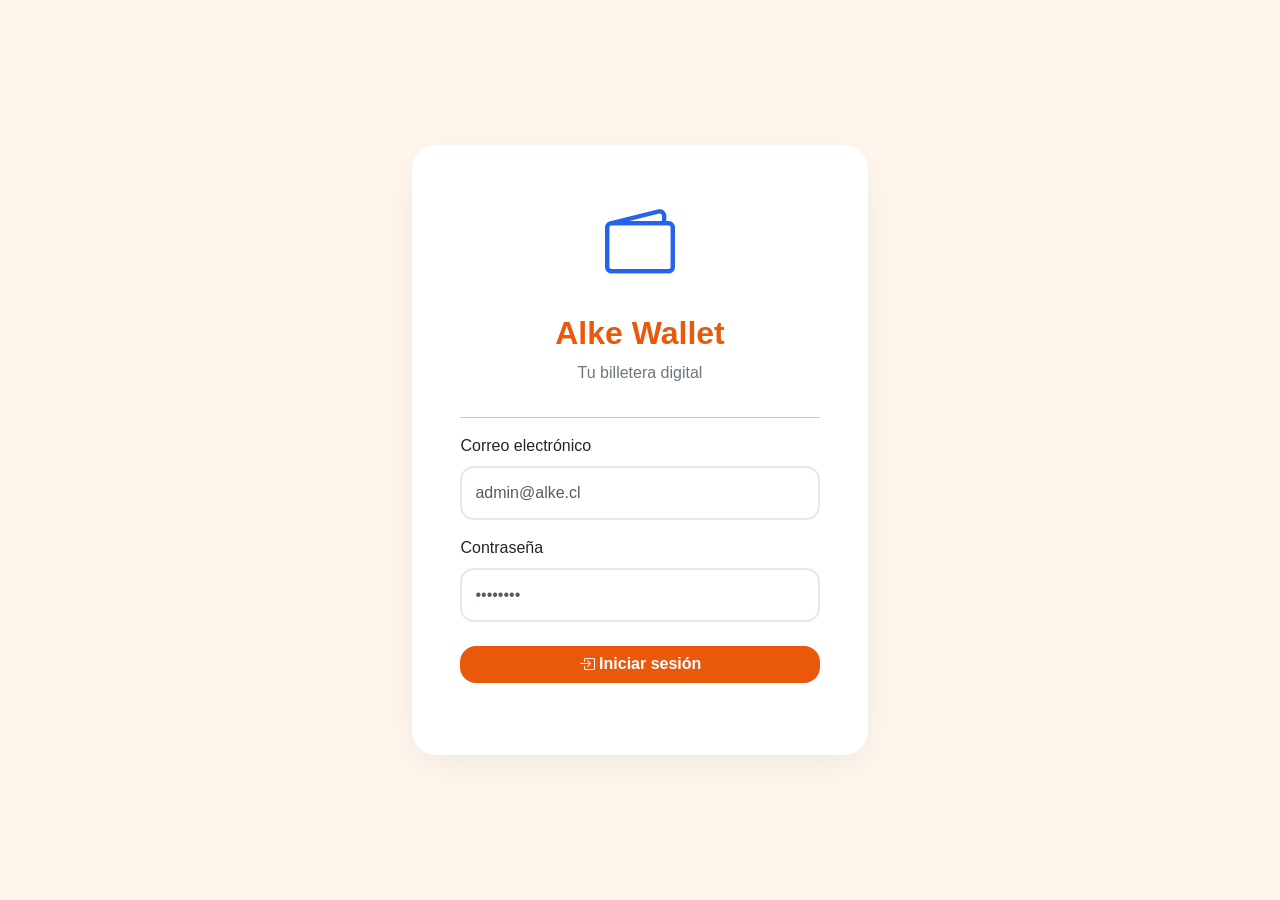
==== menu.html @ 83d9db1c "Fix relative paths for CSS and JS files Updated stylesheet and script paths to be relative from /pag" ====
<!DOCTYPE html>
<html lang="es">

<head>
    <meta charset="UTF-8">
    <meta name="viewport" content="width=device-width, initial-scale=1">

    <title>Alke Wallet</title>

    <link href="https://cdn.jsdelivr.net/npm/bootstrap@5.3.7/dist/css/bootstrap.min.css" rel="stylesheet">

    <link rel="stylesheet"
        href="https://cdn.jsdelivr.net/npm/bootstrap-icons@1.11.3/font/bootstrap-icons.min.css">

    <!-- ✅ CORREGIDO: ruta correcta desde /pages/ -->
    <link rel="stylesheet" href="../css/style.css">
</head>

<body>

<nav class="navbar navbar-dark">
    <div class="container">

        <span class="navbar-brand">
            <i class="bi bi-wallet-fill"></i>
            Alke Wallet
        </span>

        <button id="cerrarSesion" class="btn btn-light">
            <i class="bi bi-box-arrow-right"></i>
            Salir
        </button>

    </div>
</nav>

<div class="container mt-4">

    <div class="card wallet-card p-4">

        <div class="row align-items-center">

            <div class="col-md-8">

                <small>Usuario</small>

                <div class="user-card mt-2">
                    <i class="bi bi-person-circle"></i>
                    <span id="usuario"></span>
                </div>

            </div>

            <div class="col-md-4 text-md-end mt-4 mt-md-0">

                <small>Saldo disponible</small>

                <h2 class="mt-2">
                    $ <span id="saldo"></span>
                </h2>

            </div>

        </div>

    </div>

    <div class="row mt-4 g-3">

        <div class="col-md-4">
            <a href="deposit.html" class="btn btn-primary w-100 menu-btn">
                <i class="bi bi-piggy-bank-fill"></i>
                Depositar
            </a>
        </div>

        <div class="col-md-4">
            <a href="sendmoney.html" class="btn btn-primary w-100 menu-btn">
                <i class="bi bi-send-fill"></i>
                Transferir
            </a>
        </div>

        <div class="col-md-4">
            <a href="transactions.html" class="btn btn-primary w-100 menu-btn">
                <i class="bi bi-clock-history"></i>
                Movimientos
            </a>
        </div>

    </div>

</div>

<script src="https://code.jquery.com/jquery-3.7.1.min.js"></script>

<!-- ✅ CORREGIDO: rutas relativas desde /pages/ -->
<script src="../js/data.js"></script>
<script src="../js/menu.js"></script>

</body>
</html>
---- css/style.css ----
/* ==========================
   ALKE WALLET
   Diseño Moderno 2026
========================== */

:root{

    --primary:#EA580C;
    --primary-dark:#C2410C;

    --success:#16A34A;

    --background:#FFF7ED;

    --card:#FFFFFF;

    --text:#292524;

    --gray:#78716C;

}

/* ==========================
   GENERAL
========================== */

body{

    background:var(--background);

    font-family:Arial, Helvetica, sans-serif;

    color:var(--text);

}

.container{

    max-width:1150px;

}

/* ==========================
   NAVBAR
========================== */

.navbar{

    background:linear-gradient(
        135deg,
        var(--primary),
        var(--primary-dark)
    ) !important;

    padding:16px 0;

    box-shadow:0 8px 25px rgba(0,0,0,.10);

}

.navbar-brand{

    font-size:24px;

    font-weight:bold;

    letter-spacing:.5px;

}

/* ==========================
   TARJETAS
========================== */

.card{

    border:none;

    border-radius:24px;

    background:var(--card);

    box-shadow:0 10px 35px rgba(0,0,0,.06);

    animation:fade .45s;

}

@keyframes fade{

    from{

        opacity:0;

        transform:translateY(12px);

    }

    to{

        opacity:1;

        transform:none;

    }

}

/* ==========================
   TARJETA PRINCIPAL
========================== */

.wallet-card{

    background:linear-gradient(
        135deg,
        var(--primary),
        var(--primary-dark)
    );

    color:white;

}

.wallet-card h1,
.wallet-card h2,
.wallet-card h3,
.wallet-card h4,
.wallet-card p{

    color:white;

}

.wallet-card hr{

    border-color:rgba(255,255,255,.25);

}

/* ==========================
   TITULOS
========================== */

h2,
h3{

    font-weight:700;

    color:var(--primary);

}

.display-4{

    font-weight:800;

    letter-spacing:-2px;

}

/* ==========================
   BOTONES
========================== */

.btn{

    border-radius:16px;

    border:none;

    transition:.25s;

    font-weight:bold;

}

.btn:hover{

    transform:translateY(-4px);

}

.btn-primary,
.btn-success,
.btn-warning{

    background:var(--primary);

    color:white;

}

.btn-primary:hover,
.btn-success:hover,
.btn-warning:hover{

    background:var(--primary-dark);

    color:white;

}

.btn-light{

    border-radius:14px;

}

/* ==========================
   BOTONES MENU
========================== */

.menu-btn{

    height:150px;

    display:flex;

    justify-content:center;

    align-items:center;

    flex-direction:column;

    font-size:20px;

}

.menu-btn i{

    font-size:50px;

    margin-bottom:14px;

}

/* ==========================
   FORMULARIOS
========================== */

.form-control,
.form-select{

    border-radius:14px;

    border:2px solid #E5E7EB;

    padding:13px;

    transition:.25s;

}

.form-control:focus,
.form-select:focus{

    border-color:var(--primary);

    box-shadow:0 0 0 .25rem rgba(234,88,12,.15);

}

/* ==========================
   TABLAS
========================== */

.table{

    margin-top:20px;

}

.table thead{

    background:#FFF1E6;

}

.table th{

    color:var(--primary);

    border:none;

}

.table td{

    border-color:#F1F5F9;

}

.table-hover tbody tr:hover{

    background:#FFF7F2;

}

/* ==========================
   ALERTAS
========================== */

.alert{

    border:none;

    border-radius:14px;

}

/* ==========================
   SALDOS
========================== */

.text-success{

    color:var(--success)!important;

}

/* ==========================
   ICONOS
========================== */

.bi{

    vertical-align:middle;

}

/* ==========================
   LINKS
========================== */

a{

    text-decoration:none;

}

/* ==========================
   RESPONSIVE
========================== */

@media(max-width:768px){

    .display-4{

        font-size:2.3rem;

    }

    .menu-btn{

        height:120px;

        font-size:18px;

    }

    .menu-btn i{

        font-size:38px;

    }

    .navbar-brand{

        font-size:20px;

    }

    .card{

        border-radius:20px;

    }

}
/* ==========================
   TARJETA DE USUARIO
========================== */

.user-card{

    display:inline-flex;

    align-items:center;

    gap:12px;

    background:rgba(255,255,255,.18);

    padding:12px 18px;

    border-radius:16px;

    font-size:18px;

    font-weight:bold;

    backdrop-filter:blur(8px);

}

.user-card i{

    font-size:28px;

}

/* ==========================
   MENU
========================== */

.menu-btn{

    height:110px;

    border-radius:20px;

    font-size:18px;

    display:flex;

    flex-direction:column;

    justify-content:center;

    align-items:center;

    box-shadow:0 8px 20px rgba(0,0,0,.08);

}

.menu-btn i{

    font-size:34px;

    margin-bottom:10px;

}

.wallet-card{

    padding:30px !important;

}

.wallet-card h2{

    color:white;

    font-size:34px;

    font-weight:700;

}

.wallet-card small{

    opacity:.8;

    font-size:14px;

}
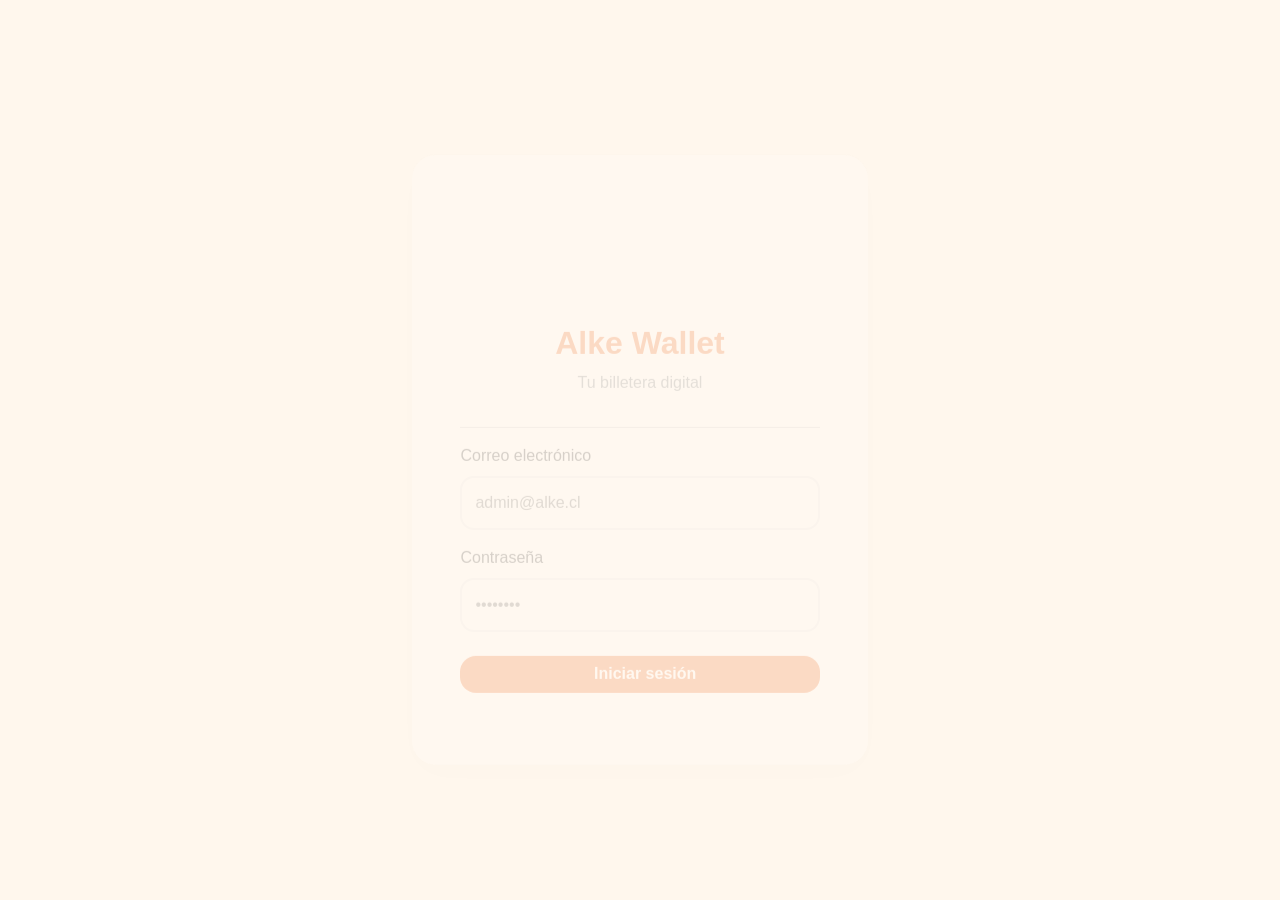
==== commit 874d0076: "Update menu.html" ====
--- a/menu.html
+++ b/menu.html
@@ -2,6 +2,7 @@
 <html lang="es">
 
 <head>
+
     <meta charset="UTF-8">
     <meta name="viewport" content="width=device-width, initial-scale=1">
 
@@ -12,26 +13,34 @@
     <link rel="stylesheet"
         href="https://cdn.jsdelivr.net/npm/bootstrap-icons@1.11.3/font/bootstrap-icons.min.css">
 
-    <!-- ✅ CORREGIDO: ruta correcta desde /pages/ -->
-    <link rel="stylesheet" href="../css/style.css">
+   <link rel="stylesheet" href="../css/style.css">
+
 </head>
 
 <body>
 
 <nav class="navbar navbar-dark">
+
     <div class="container">
 
         <span class="navbar-brand">
+
             <i class="bi bi-wallet-fill"></i>
+
             Alke Wallet
+
         </span>
 
         <button id="cerrarSesion" class="btn btn-light">
+
             <i class="bi bi-box-arrow-right"></i>
+
             Salir
+
         </button>
 
     </div>
+
 </nav>
 
 <div class="container mt-4">
@@ -45,8 +54,11 @@
                 <small>Usuario</small>
 
                 <div class="user-card mt-2">
+
                     <i class="bi bi-person-circle"></i>
+
                     <span id="usuario"></span>
+
                 </div>
 
             </div>
@@ -56,7 +68,11 @@
                 <small>Saldo disponible</small>
 
                 <h2 class="mt-2">
-                    $ <span id="saldo"></span>
+
+                    $
+
+                    <span id="saldo"></span>
+
                 </h2>
 
             </div>
@@ -68,24 +84,42 @@
     <div class="row mt-4 g-3">
 
         <div class="col-md-4">
-            <a href="deposit.html" class="btn btn-primary w-100 menu-btn">
+
+            <a href="deposit.html"
+               class="btn btn-primary w-100 menu-btn">
+
                 <i class="bi bi-piggy-bank-fill"></i>
+
                 Depositar
+
             </a>
+
         </div>
 
         <div class="col-md-4">
-            <a href="sendmoney.html" class="btn btn-primary w-100 menu-btn">
+
+            <a href="sendmoney.html"
+               class="btn btn-primary w-100 menu-btn">
+
                 <i class="bi bi-send-fill"></i>
+
                 Transferir
+
             </a>
+
         </div>
 
         <div class="col-md-4">
-            <a href="transactions.html" class="btn btn-primary w-100 menu-btn">
+
+            <a href="transactions.html"
+               class="btn btn-primary w-100 menu-btn">
+
                 <i class="bi bi-clock-history"></i>
+
                 Movimientos
+
             </a>
+
         </div>
 
     </div>
@@ -94,9 +128,36 @@
 
 <script src="https://code.jquery.com/jquery-3.7.1.min.js"></script>
 
-<!-- ✅ CORREGIDO: rutas relativas desde /pages/ -->
 <script src="../js/data.js"></script>
+
 <script src="../js/menu.js"></script>
 
+<!-- ✅ SCRIPT AÑADIDO (FUNCIONALIDAD SIN CAMBIAR DISEÑO) -->
+<script>
+$(document).ready(function () {
+
+    // 🔐 PROTECCIÓN: si no hay login, vuelve al login
+    if (!localStorage.getItem("logged")) {
+        window.location.href = "../login.html";
+        return;
+    }
+
+    // 👤 mostrar usuario
+    $("#usuario").text(localStorage.getItem("usuario"));
+
+    // 💰 mostrar saldo
+    let saldo = localStorage.getItem("saldo") || 0;
+    $("#saldo").text(parseInt(saldo).toLocaleString("es-CL"));
+
+    // 🚪 cerrar sesión
+    $("#cerrarSesion").click(function () {
+        localStorage.clear();
+        window.location.href = "../login.html";
+    });
+
+});
+</script>
+
 </body>
+
 </html>
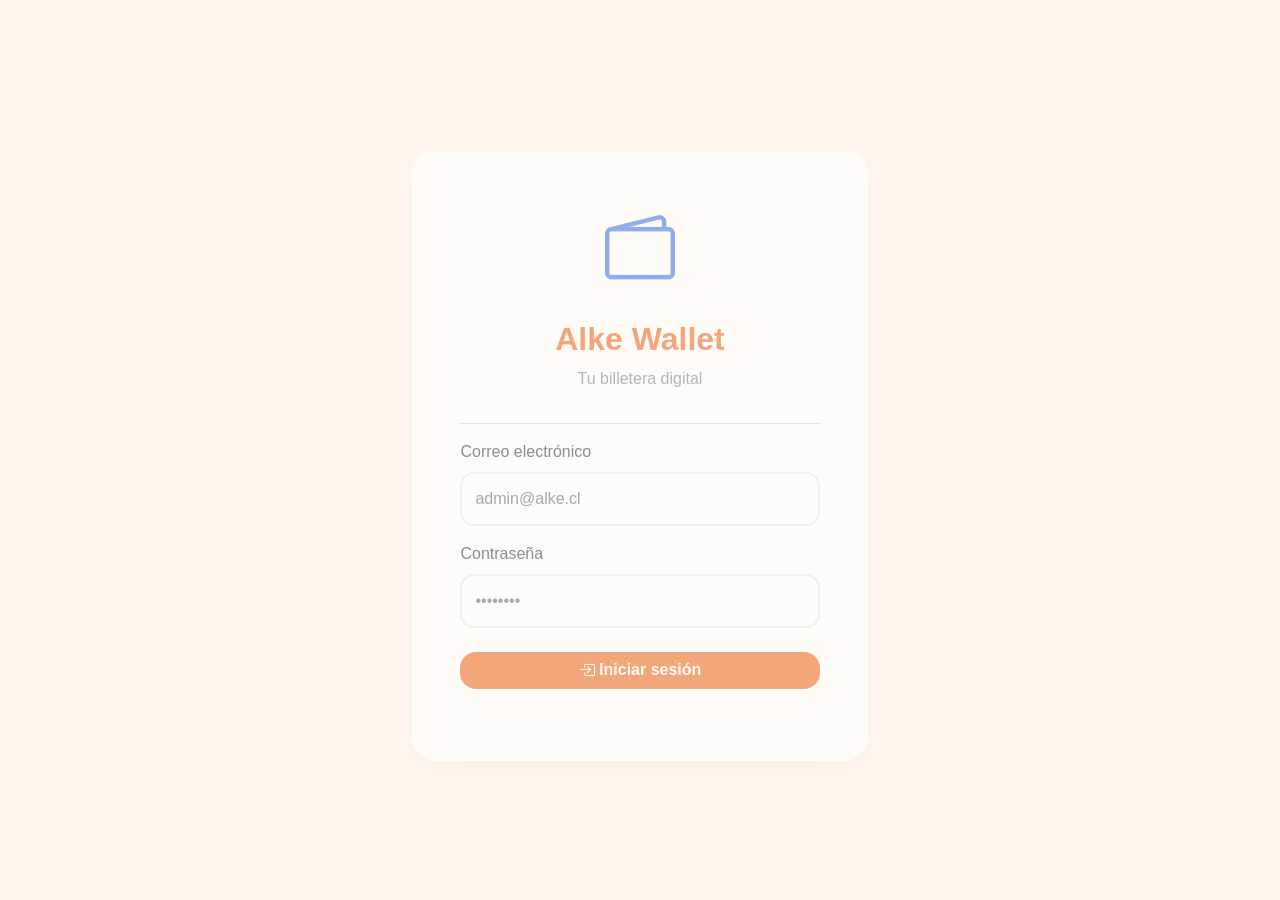
==== commit 6b5d4a0c: "Update menu.html" ====
--- a/menu.html
+++ b/menu.html
@@ -157,7 +157,8 @@
 
 });
 </script>
-
+<script src="../js/data.js"></script>
+<script src="../js/menu.js"></script>
 </body>
 
 </html>
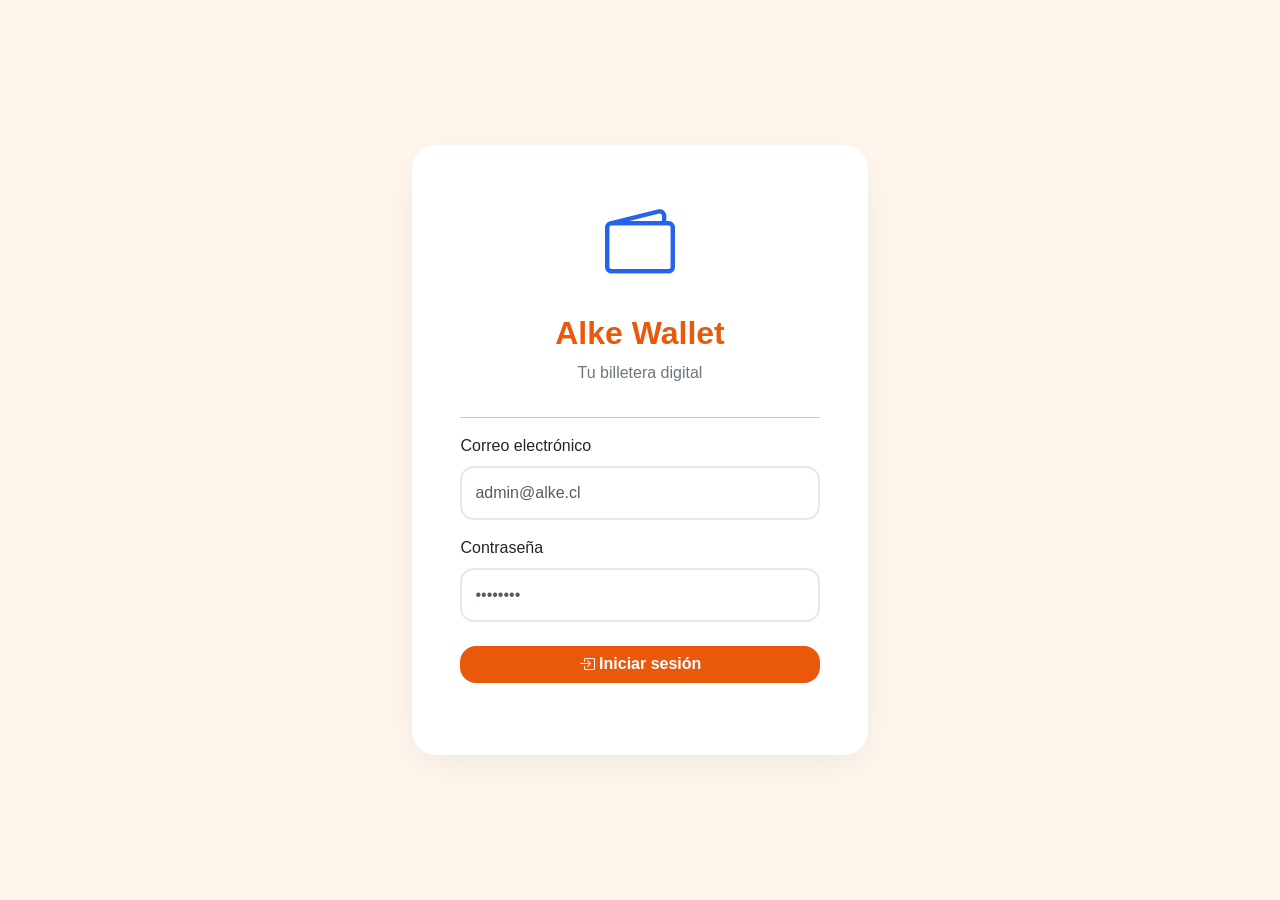
==== commit 44c56525: "Update menu.html" ====
--- a/menu.html
+++ b/menu.html
@@ -13,7 +13,8 @@
     <link rel="stylesheet"
         href="https://cdn.jsdelivr.net/npm/bootstrap-icons@1.11.3/font/bootstrap-icons.min.css">
 
-   <link rel="stylesheet" href="../css/style.css">
+    <!-- ✔ ruta correcta (estás en /pages/) -->
+    <link rel="stylesheet" href="../css/style.css">
 
 </head>
 
@@ -126,30 +127,35 @@
 
 </div>
 
+<!-- ✔ scripts base -->
 <script src="https://code.jquery.com/jquery-3.7.1.min.js"></script>
-
 <script src="../js/data.js"></script>
-
 <script src="../js/menu.js"></script>
 
-<!-- ✅ SCRIPT AÑADIDO (FUNCIONALIDAD SIN CAMBIAR DISEÑO) -->
+<!-- ✔ lógica del menú -->
 <script>
 $(document).ready(function () {
 
-    // 🔐 PROTECCIÓN: si no hay login, vuelve al login
+    // 🔐 protección de acceso
     if (!localStorage.getItem("logged")) {
         window.location.href = "../login.html";
         return;
     }
 
-    // 👤 mostrar usuario
+    // 👤 usuario
     $("#usuario").text(localStorage.getItem("usuario"));
 
-    // 💰 mostrar saldo
-    let saldo = localStorage.getItem("saldo") || 0;
+    // 💰 saldo
+    let saldo = localStorage.getItem("saldo");
+
+    if (!saldo) {
+        saldo = 0;
+        localStorage.setItem("saldo", "0");
+    }
+
     $("#saldo").text(parseInt(saldo).toLocaleString("es-CL"));
 
-    // 🚪 cerrar sesión
+    // 🚪 logout
     $("#cerrarSesion").click(function () {
         localStorage.clear();
         window.location.href = "../login.html";
@@ -157,8 +163,7 @@
 
 });
 </script>
-<script src="../js/data.js"></script>
-<script src="../js/menu.js"></script>
+
 </body>
 
 </html>
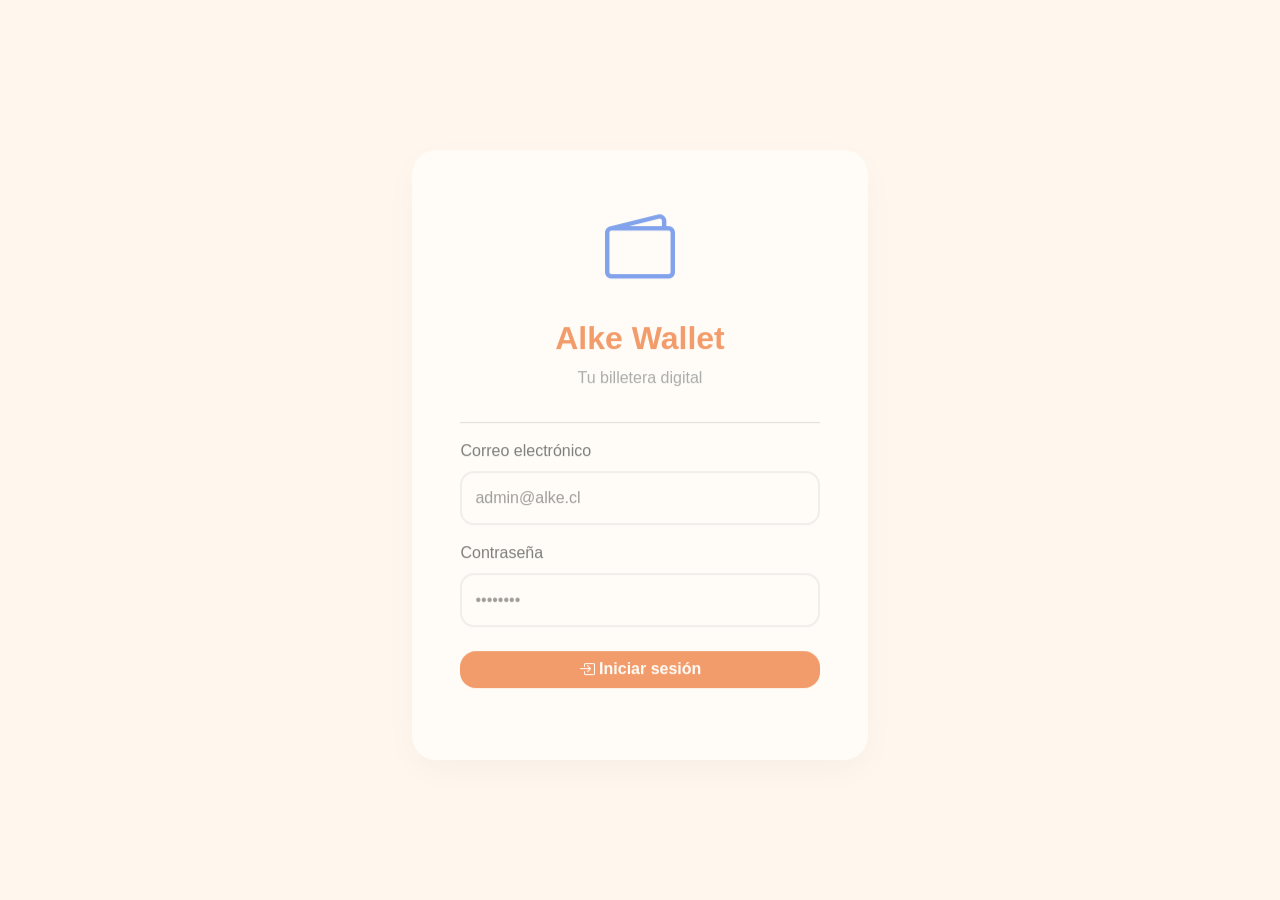
==== commit 3248249d: "Update menu.html" ====
--- a/menu.html
+++ b/menu.html
@@ -13,7 +13,7 @@
     <link rel="stylesheet"
         href="https://cdn.jsdelivr.net/npm/bootstrap-icons@1.11.3/font/bootstrap-icons.min.css">
 
-    <!-- ✔ ruta correcta (estás en /pages/) -->
+    <!-- ⚠️ IMPORTANTE: si este archivo está en /pages, debe ser ../css -->
     <link rel="stylesheet" href="../css/style.css">
 
 </head>
@@ -127,35 +127,30 @@
 
 </div>
 
-<!-- ✔ scripts base -->
 <script src="https://code.jquery.com/jquery-3.7.1.min.js"></script>
+
 <script src="../js/data.js"></script>
+
 <script src="../js/menu.js"></script>
 
-<!-- ✔ lógica del menú -->
+<!-- ✅ SCRIPT AÑADIDO (FUNCIONALIDAD SIN CAMBIAR DISEÑO) -->
 <script>
 $(document).ready(function () {
 
-    // 🔐 protección de acceso
+    // 🔐 PROTECCIÓN: si no hay login, vuelve al login
     if (!localStorage.getItem("logged")) {
         window.location.href = "../login.html";
         return;
     }
 
-    // 👤 usuario
+    // 👤 mostrar usuario
     $("#usuario").text(localStorage.getItem("usuario"));
 
-    // 💰 saldo
-    let saldo = localStorage.getItem("saldo");
-
-    if (!saldo) {
-        saldo = 0;
-        localStorage.setItem("saldo", "0");
-    }
-
+    // 💰 mostrar saldo
+    let saldo = localStorage.getItem("saldo") || 0;
     $("#saldo").text(parseInt(saldo).toLocaleString("es-CL"));
 
-    // 🚪 logout
+    // 🚪 cerrar sesión
     $("#cerrarSesion").click(function () {
         localStorage.clear();
         window.location.href = "../login.html";
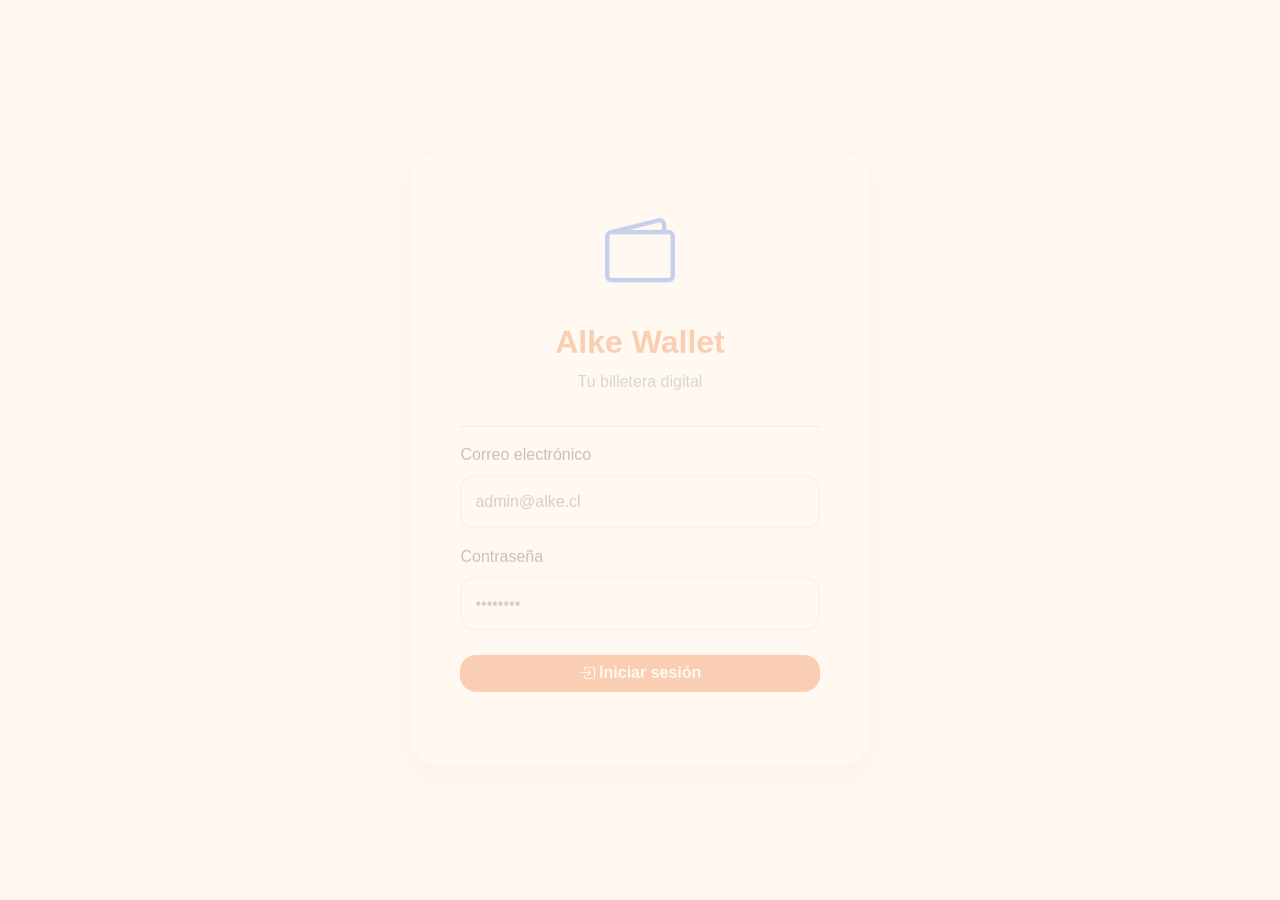
==== commit 9eaca2e7: "Update menu.html" ====
--- a/menu.html
+++ b/menu.html
@@ -13,8 +13,10 @@
     <link rel="stylesheet"
         href="https://cdn.jsdelivr.net/npm/bootstrap-icons@1.11.3/font/bootstrap-icons.min.css">
 
-    <!-- ⚠️ IMPORTANTE: si este archivo está en /pages, debe ser ../css -->
-    <link rel="stylesheet" href="../css/style.css">
+   <link rel="stylesheet" href="css/style.css">
+
+<script src="js/data.js"></script>
+<script src="js/menu.js"></script>
 
 </head>
 
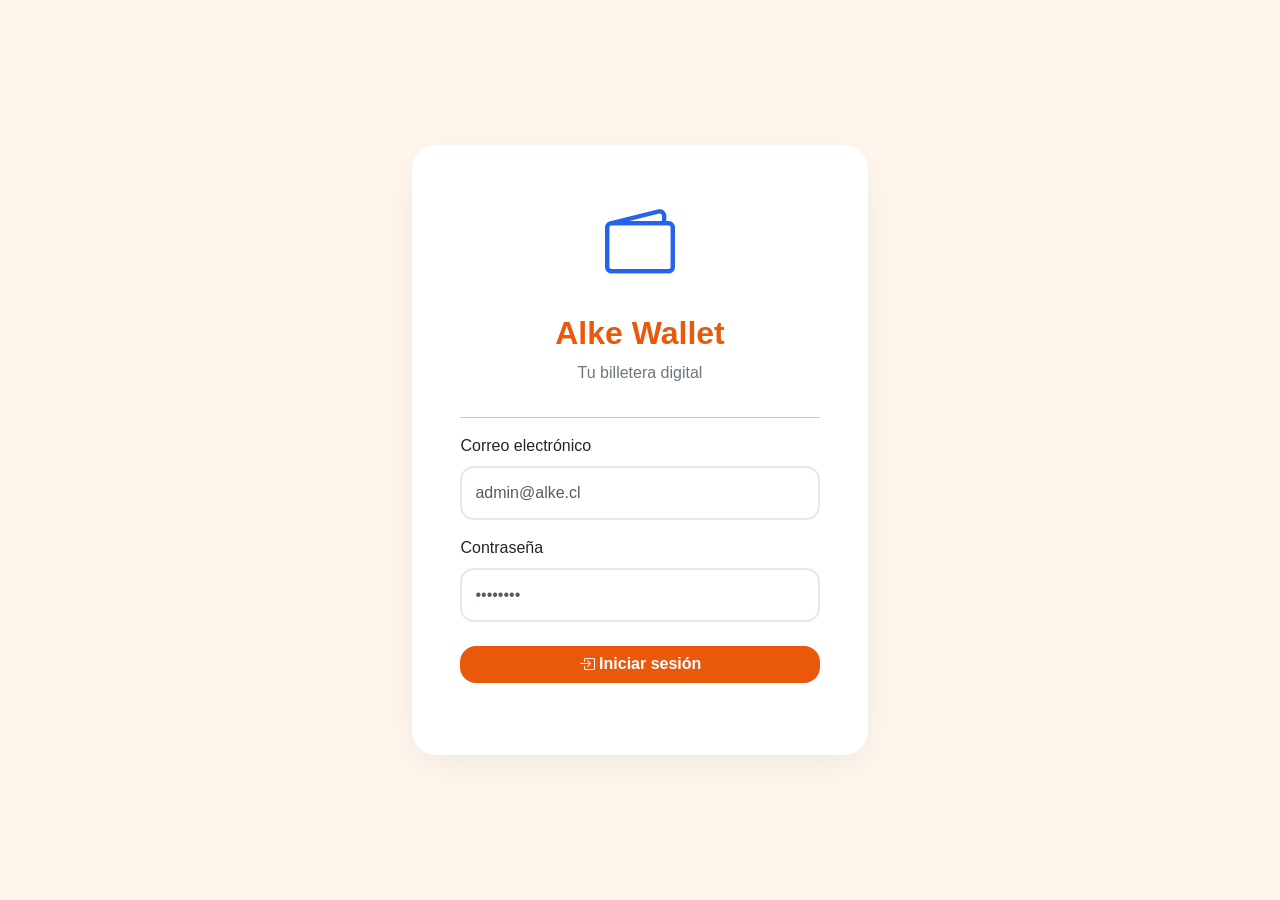
==== commit f4c5802e: "Update menu.html" ====
--- a/menu.html
+++ b/menu.html
@@ -141,7 +141,7 @@
 
     // 🔐 PROTECCIÓN: si no hay login, vuelve al login
     if (!localStorage.getItem("logged")) {
-        window.location.href = "../login.html";
+        window.location.href = "login.html";
         return;
     }
 
@@ -155,7 +155,7 @@
     // 🚪 cerrar sesión
     $("#cerrarSesion").click(function () {
         localStorage.clear();
-        window.location.href = "../login.html";
+        window.location.href = "login.html";
     });
 
 });
